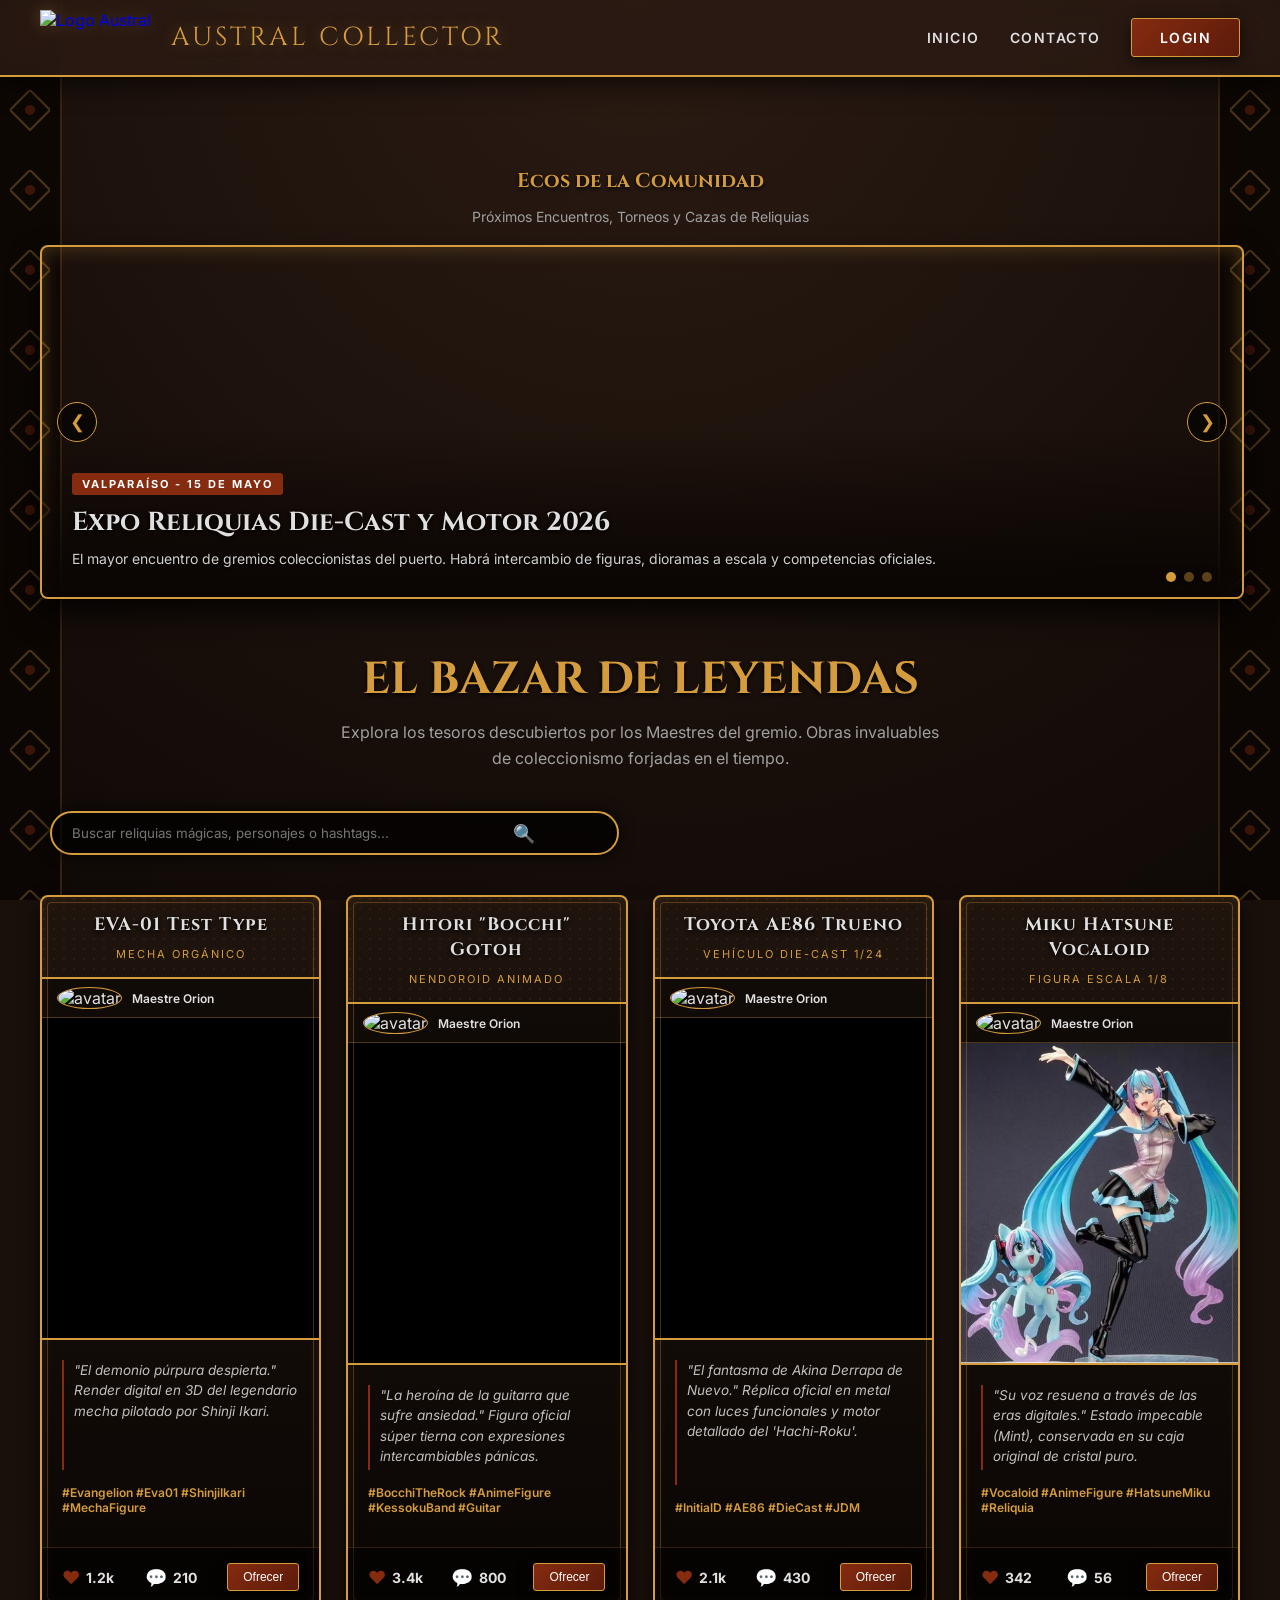
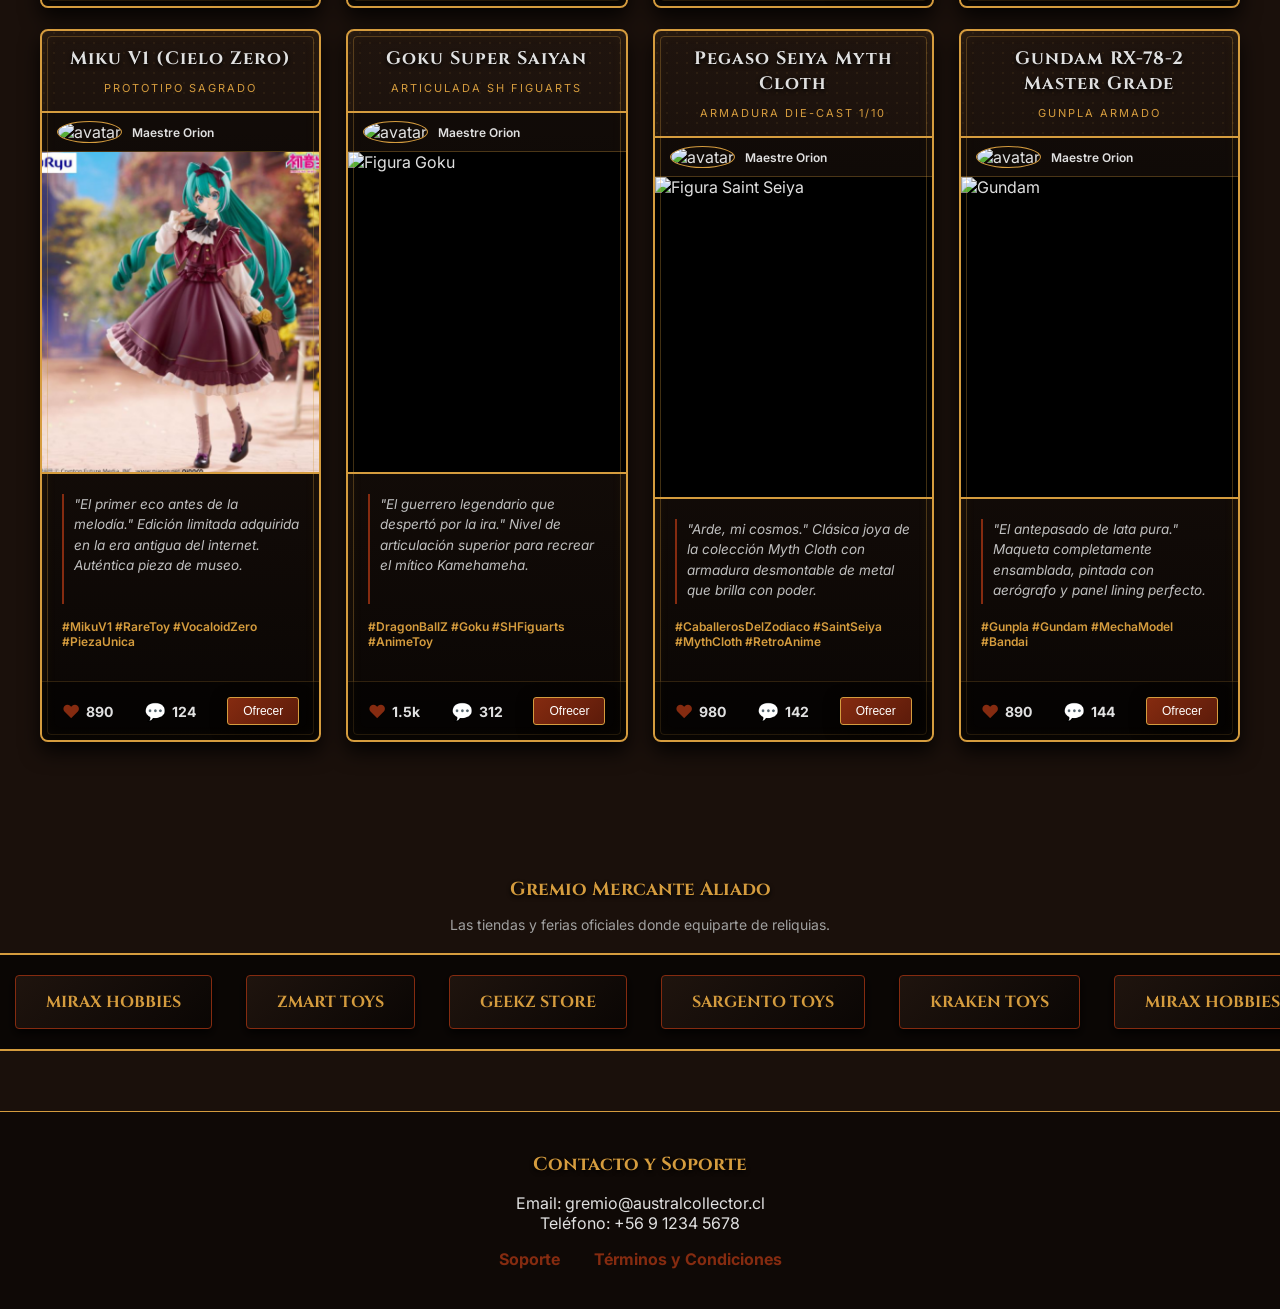
==== index.html @ a9d1f77c "pagina principal actualuzada" ====
<!DOCTYPE html>
<html lang="es">
<head>
    <meta charset="UTF-8">
    <meta name="viewport" content="width=device-width, initial-scale=1.0">
    <title>Austral Collector - Inicio</title>
    <link href="https://fonts.googleapis.com/css2?family=Cinzel:wght@700&family=Inter:wght@400;600&display=swap" rel="stylesheet">
    <style>
        :root { --bg-base: #1a100b; --bg-gradient: radial-gradient(circle at top, #2b1b13 0%, #0f0906 100%); --bronce-gold: #d59c3e; --crimson-rust: #852b10; --text-light: #e0e0e0; }
        body { background: var(--bg-gradient); background-color: var(--bg-base); background-attachment: fixed; color: var(--text-light); font-family: 'Inter', sans-serif; margin: 0; padding: 0; min-height: 100vh; display: flex; flex-direction: column; }
        h1, h2, h3, .brand-font { font-family: 'Cinzel', serif; color: var(--bronce-gold); text-shadow: 0 2px 4px rgba(0,0,0,1); }
        .navbar { background-color: rgba(43, 27, 19, 0.85); backdrop-filter: blur(12px); -webkit-backdrop-filter: blur(12px); border-bottom: 2px solid var(--bronce-gold); padding: 10px 40px; display: flex; justify-content: space-between; align-items: center; box-shadow: 0 4px 30px rgba(0,0,0,0.8); position: sticky; top: 0; z-index: 100; }
        .navbar-brand { display: flex; align-items: center; gap: 20px; text-decoration: none; }
        .navbar-brand img { height: 55px; filter: drop-shadow(0 0 8px rgba(213, 156, 62, 0.3)); transition: transform 0.3s ease; }
        .navbar-brand:hover img { transform: scale(1.05); }
        .navbar-brand span { font-size: 26px; letter-spacing: 3px; color: var(--bronce-gold); text-shadow: 0 0 15px rgba(213, 156, 62, 0.4); }
        .nav-links { display: flex; gap: 30px; align-items: center; }
        .nav-links a { color: var(--text-light); text-decoration: none; text-transform: uppercase; font-size: 14px; letter-spacing: 1.5px; transition: all 0.3s ease; font-weight: 600; }
        .nav-links a:hover { color: var(--bronce-gold); text-shadow: 0 0 8px rgba(213, 156, 62, 0.5); }
        .nav-btn-primary { background: linear-gradient(135deg, var(--crimson-rust) 0%, #5c1b0a 100%); color: #ffffff !important; padding: 10px 28px; border: 1px solid var(--bronce-gold); border-radius: 3px; box-shadow: 0 4px 15px rgba(0,0,0,0.6); }
        .nav-btn-primary:hover { background: linear-gradient(135deg, #a33514 0%, var(--crimson-rust) 100%); transform: translateY(-2px); box-shadow: 0 6px 20px rgba(133, 43, 16, 0.6); }
        .container { padding: 50px 40px; max-width: 1200px; margin: 0 auto; flex-grow: 1; }
        .footer-area { background-color: #0f0906; border-top: 1px solid var(--bronce-gold); padding: 40px; margin-top: 60px; text-align: center; }
        .footer-area h3 { margin-top: 0; margin-bottom: 15px; }
        .footer-links a { color: var(--crimson-rust); text-decoration: none; margin: 0 15px; font-weight: bold; transition: color 0.3s; }
        .footer-links a:hover { color: var(--bronce-gold); }
        
        /* Detalles a los lados (Cadenas Doradas Místicas) */
        body::before { content: ''; position: fixed; left: 0; width: 60px; top: 0; bottom: 0; background: url('data:image/svg+xml;utf8,<svg width="40" height="80" xmlns="http://www.w3.org/2000/svg"><path d="M20 0 L40 20 L20 40 L0 20 Z" fill="none" stroke="%23d59c3e" stroke-width="2" opacity="0.3"/><circle cx="20" cy="20" r="5" fill="%23852b10" opacity="0.4"/></svg>') repeat-y center; border-right: 2px solid rgba(213, 156, 62, 0.2); background-color: rgba(10,5,3, 0.8); z-index: -1; }
        body::after { content: ''; position: fixed; right: 0; width: 60px; top: 0; bottom: 0; background: url('data:image/svg+xml;utf8,<svg width="40" height="80" xmlns="http://www.w3.org/2000/svg"><path d="M20 0 L40 20 L20 40 L0 20 Z" fill="none" stroke="%23d59c3e" stroke-width="2" opacity="0.3"/><circle cx="20" cy="20" r="5" fill="%23852b10" opacity="0.4"/></svg>') repeat-y center; border-left: 2px solid rgba(213, 156, 62, 0.2); background-color: rgba(10,5,3, 0.8); z-index: -1; }
        
        /* Carrusel Aliados */
        .carousel-wrapper { width: 100%; overflow: hidden; white-space: nowrap; margin-top: 20px; padding: 20px 0; background: rgba(0,0,0,0.6); border-top: 2px solid var(--bronce-gold); border-bottom: 2px solid var(--bronce-gold); }
        .carousel-track { display: inline-block; animation: scroll-left 15s linear infinite; }
        .carousel-track:hover { animation-play-state: paused; }
        @keyframes scroll-left { 0% { transform: translateX(0); } 100% { transform: translateX(-50%); } }
        .partner { display: inline-block; padding: 15px 30px; margin: 0 15px; background: linear-gradient(135deg, #1f140e, #0a0604); border: 1px solid var(--crimson-rust); color: var(--bronce-gold); font-family: 'Cinzel', serif; font-weight: bold; border-radius: 4px; box-shadow: 0 4px 10px rgba(0,0,0,0.8); cursor: pointer; transition: transform 0.2s; }
        .partner:hover { transform: scale(1.05); color: #fff; border-color: var(--bronce-gold); }

        /* Cartas Estilo Mitos y Leyendas */
        .cards-grid { display: grid; grid-template-columns: repeat(4, 1fr); gap: 25px; margin-top: 40px; margin-bottom: 20px; }
        .myl-card { background: linear-gradient(180deg, #1f140e 0%, #0a0604 100%); border: 2px solid var(--bronce-gold); border-radius: 8px; box-shadow: 0 10px 20px rgba(0,0,0,0.8), inset 0 0 15px rgba(213, 156, 62, 0.1); overflow: hidden; position: relative; transition: transform 0.3s ease, box-shadow 0.3s ease; display: flex; flex-direction: column; height: 100%; }
        .myl-card:hover { transform: translateY(-5px); box-shadow: 0 15px 30px rgba(0,0,0,0.9), 0 0 20px rgba(213, 156, 62, 0.4); }
        .myl-card::before { content: ''; position: absolute; top: 5px; left: 5px; right: 5px; bottom: 5px; border: 1px solid rgba(213, 156, 62, 0.3); pointer-events: none; border-radius: 4px; z-index: 10; }
        .card-header { padding: 15px; text-align: center; border-bottom: 2px solid var(--bronce-gold); background: url('data:image/svg+xml;utf8,<svg width="10" height="10" xmlns="http://www.w3.org/2000/svg"><circle cx="2" cy="2" r="1" fill="%23d59c3e" opacity="0.1"/></svg>'); flex-shrink: 0; }
        .card-title { font-family: 'Cinzel', serif; color: var(--text-light); font-size: 18px; margin: 0 0 5px 0; letter-spacing: 1px; text-shadow: 0 2px 4px rgba(0,0,0,1); }
        .card-category { font-size: 11px; text-transform: uppercase; color: var(--bronce-gold); letter-spacing: 2px; }
        .card-media { width: 100%; height: 320px; background-color: #000; border-bottom: 2px solid var(--bronce-gold); display: flex; align-items: center; justify-content: center; overflow: hidden; position: relative; flex-shrink: 0; }
        .card-media img, .card-media video { width: 100%; height: 100%; object-fit: cover; transition: transform 0.5s ease; }
        .myl-card:hover .card-media img, .myl-card:hover .card-media video { transform: scale(1.05); }
        
        /* Modal Lightbox */
        .modal-overlay { position: fixed; top: 0; left: 0; width: 100vw; height: 100vh; background: rgba(0,0,0,0.85); backdrop-filter: blur(5px); -webkit-backdrop-filter: blur(5px); display: none; z-index: 1000; align-items: center; justify-content: center; }
        .modal-content { display: flex; width: 90%; max-width: 1100px; height: 85vh; max-height: 800px; background: linear-gradient(135deg, #1f140e, #0a0604); border: 2px solid var(--bronce-gold); border-radius: 8px; box-shadow: 0 0 50px rgba(0,0,0,1), inset 0 0 20px rgba(213,156,62,0.15); position: relative; overflow: hidden; }
        .modal-close { position: absolute; top: 15px; right: 20px; font-size: 35px; color: var(--bronce-gold); background: none; border: none; cursor: pointer; transition: color 0.2s; z-index: 30; line-height: 1; }
        .modal-close:hover { color: var(--crimson-rust); }
        .modal-left { width: 60%; height: 100%; background: #000; display: flex; align-items: center; justify-content: center; border-right: 2px solid var(--bronce-gold); overflow: hidden; }
        .modal-left img, .modal-left video { width: 100%; height: 100%; object-fit: contain; }
        .modal-right { width: 40%; padding: 35px 25px 25px 25px; display: flex; flex-direction: column; overflow-y: auto; position: relative; }
        .modal-comments { flex-grow: 1; overflow-y: auto; padding-right: 10px; margin-bottom: 20px; display: flex; flex-direction: column; }
        .modal-comments::-webkit-scrollbar { width: 5px; }
        .modal-comments::-webkit-scrollbar-thumb { background: var(--crimson-rust); border-radius: 3px; }
        .comment { display: flex; gap: 12px; margin-bottom: 18px; }
        .comment-avatar { width: 35px; height: 35px; border-radius: 50%; border: 1px solid var(--bronce-gold); flex-shrink: 0; }
        .comment-body { background: rgba(0,0,0,0.5); padding: 12px; border-radius: 6px; border: 1px solid rgba(213,156,62,0.2); font-size: 13.5px; color: #d0d0d0; line-height: 1.4; width: 100%; text-align: left; }
        .comment-body strong { color: var(--bronce-gold); display: block; margin-bottom: 5px; font-size: 14px; text-transform: uppercase; letter-spacing: 1px; }
        .comment-body p { margin: 0; }
        .comment-input-box { display: flex; gap: 10px; margin-top: auto; padding-top: 15px; border-top: 1px solid rgba(213,156,62,0.2); }
        .comment-input-box input { flex-grow: 1; padding: 10px 15px; background: rgba(0,0,0,0.7); border: 1px solid var(--bronce-gold); color: #fff; font-family: 'Inter', sans-serif; border-radius: 4px; outline: none; }
        .comment-input-box input:focus { border-color: var(--crimson-rust); box-shadow: 0 0 8px rgba(133,43,16,0.5); }
        
        @media (max-width: 900px) {
            .modal-content { flex-direction: column; align-items: stretch; overflow-y: auto; height: 95vh; }
            .modal-left { width: 100%; height: 400px; flex-shrink: 0; border-right: none; border-bottom: 2px solid var(--bronce-gold); }
            .modal-right { width: 100%; height: auto; overflow-y: visible; padding: 20px; }
            .modal-comments { max-height: none; overflow-y: visible; }
        }

        .card-body { padding: 20px; display: flex; flex-direction: column; flex-grow: 1; position: relative; z-index: 20; text-align: left; }
        .card-desc { font-size: 13.5px; line-height: 1.5; color: #c0c0c0; margin: 0 0 15px 0; font-style: italic; border-left: 2px solid var(--crimson-rust); padding-left: 10px; flex-grow: 1; }
        .card-hashtags { font-size: 12px; color: var(--bronce-gold); font-weight: 600; cursor: pointer; margin-top: auto; }
        .card-hashtags span:hover { text-decoration: underline; color: #fff; }
        .card-footer { display: flex; justify-content: space-between; align-items: center; padding: 15px 20px; background: rgba(0,0,0,0.5); border-top: 1px solid rgba(213, 156, 62, 0.2); position: relative; z-index: 20; }
        .interactive { display: flex; align-items: center; gap: 6px; font-size: 14px; color: var(--text-light); cursor: pointer; transition: color 0.2s; font-weight: bold; }
        .interactive:hover { color: var(--bronce-gold); }
        .interactive .icon { color: var(--crimson-rust); font-size: 18px; }
    </style>
</head>
<body>
    <nav class="navbar">
        <a href="index.html" class="navbar-brand">
            <img src="src/assets/img/logo.png" alt="Logo Austral">
            <span class="brand-font">AUSTRAL COLLECTOR</span>
        </a>
        <div class="nav-links">
            <a href="index.html">Inicio</a>
            <a href="#contacto">Contacto</a>
            <a href="login.html" id="btn-login" class="nav-btn-primary">Login</a>
            
            <div id="user-menu" style="display: none; position: relative;">
                <button id="user-btn" style="background: rgba(0,0,0,0.6); color: var(--bronce-gold); border: 1px solid var(--bronce-gold); padding: 10px 20px; cursor: pointer; font-family: 'Inter', sans-serif; font-weight: bold; font-size: 14px; letter-spacing: 1px; border-radius: 3px; display: flex; align-items: center; gap: 10px; transition: all 0.3s;">
                    <span id="user-name-display">Usuario</span>
                    <span style="font-size: 10px;">▼</span>
                </button>
                <div id="user-dropdown" style="display: none; position: absolute; top: 100%; right: 0; margin-top: 10px; background: rgba(26, 16, 11, 0.95); border: 1px solid var(--bronce-gold); min-width: 220px; box-shadow: 0 10px 25px rgba(0,0,0,0.8); z-index: 200; flex-direction: column; text-align: left;">
                    <a href="perfil.html" style="padding: 15px 20px; border-bottom: 1px solid rgba(213, 156, 62, 0.2); display: block;">Perfil Personal</a>
                    <a href="admin.html" style="padding: 15px 20px; border-bottom: 1px solid rgba(213, 156, 62, 0.2); display: block;">Panel de Administración</a>
                    <a href="#" id="btn-logout" style="padding: 15px 20px; color: #ff6b6b; display: block;">Cerrar Sesión</a>
                </div>
            </div>
        </div>
    </nav>
    
    <div class="container">
        <!-- Carrusel de Eventos Hero -->
        <h3 class="brand-font" style="text-align:center; padding-top:20px; font-size:20px; margin-bottom:5px; color:var(--bronce-gold);">Ecos de la Comunidad</h3>
        <p style="text-align:center; color:#a0a0a0; font-size:14px; margin-bottom:20px;">Próximos Encuentros, Torneos y Cazas de Reliquias</p>
        
        <div class="hero-slider" style="position:relative; width:100%; max-width:1200px; margin: 0 auto 50px auto; height:350px; overflow:hidden; border-radius:8px; border:2px solid var(--bronce-gold); box-shadow:0 15px 30px rgba(0,0,0,0.8), inset 0 0 20px rgba(213,156,62,0.3);">
            <div class="slider-track" id="hero-slider-track" style="display:flex; width:100%; height:100%; transition: transform 0.5s ease-in-out;">
                <!-- Evento 1 -->
                <div class="slide" style="min-width:100%; height:100%; position:relative;">
                    <video src="src/assets/video/initial d ae86.mp4" autoplay loop muted playsinline style="width:100%; height:100%; object-fit:cover; filter:brightness(0.6);"></video>
                    <div style="position:absolute; bottom:0; left:0; right:0; padding:40px 30px 30px 30px; background:linear-gradient(to top, rgba(10,5,3,1), transparent);">
                        <span style="display:inline-block; padding:4px 10px; background:var(--crimson-rust); color:white; font-size:11px; font-weight:bold; letter-spacing:2px; text-transform:uppercase; border-radius:3px; margin-bottom:10px;">Valparaíso - 15 de Mayo</span>
                        <h2 style="color:var(--text-light); font-family:'Cinzel', serif; font-size:26px; text-shadow:0 2px 4px rgba(0,0,0,1); margin:0 0 10px 0;">Expo Reliquias Die-Cast y Motor 2026</h2>
                        <p style="color:#d0d0d0; font-size:14px; margin:0; text-shadow:0 1px 2px rgba(0,0,0,1);">El mayor encuentro de gremios coleccionistas del puerto. Habrá intercambio de figuras, dioramas a escala y competencias oficiales.</p>
                    </div>
                </div>
                <!-- Evento 2 -->
                <div class="slide" style="min-width:100%; height:100%; position:relative;">
                    <video src="src/assets/video/bocchi.mp4" autoplay loop muted playsinline style="width:100%; height:100%; object-fit:cover; filter:brightness(0.6);"></video>
                    <div style="position:absolute; bottom:0; left:0; right:0; padding:40px 30px 30px 30px; background:linear-gradient(to top, rgba(10,5,3,1), transparent);">
                        <span style="display:inline-block; padding:4px 10px; background:var(--crimson-rust); color:white; font-size:11px; font-weight:bold; letter-spacing:2px; text-transform:uppercase; border-radius:3px; margin-bottom:10px;">Santiago - 22 de Mayo</span>
                        <h2 style="color:var(--text-light); font-family:'Cinzel', serif; font-size:26px; text-shadow:0 2px 4px rgba(0,0,0,1); margin:0 0 10px 0;">Gran Torneo de Figuras y Resina: Anime Fest</h2>
                        <p style="color:#d0d0d0; font-size:14px; margin:0; text-shadow:0 1px 2px rgba(0,0,0,1);">Trae tus nendoroids y figuras raras a la exhibición. Prepara tus cámaras y compite por llevarte la mítica armadura de oro grabada.</p>
                    </div>
                </div>
                <!-- Evento 3 -->
                <div class="slide" style="min-width:100%; height:100%; position:relative;">
                    <img src="src/assets/img/mikuv1.png" style="width:100%; height:100%; object-fit:cover; filter:brightness(0.6);" alt="Feria Vintage">
                    <div style="position:absolute; bottom:0; left:0; right:0; padding:40px 30px 30px 30px; background:linear-gradient(to top, rgba(10,5,3,1), transparent);">
                        <span style="display:inline-block; padding:4px 10px; background:var(--crimson-rust); color:white; font-size:11px; font-weight:bold; letter-spacing:2px; text-transform:uppercase; border-radius:3px; margin-bottom:10px;">Concepción - 02 de Junio</span>
                        <h2 style="color:var(--text-light); font-family:'Cinzel', serif; font-size:26px; text-shadow:0 2px 4px rgba(0,0,0,1); margin:0 0 10px 0;">Feria Arcana: Antigüedades y Retro-Tech</h2>
                        <p style="color:#d0d0d0; font-size:14px; margin:0; text-shadow:0 1px 2px rgba(0,0,0,1);">Encuentra Tamagotchis en sus cajas selladas, consolas de 8 bits y juguetes de hojalata del siglo pasado. Los mercaderes abren sus baúles ocultos al público.</p>
                    </div>
                </div>
            </div>
            
            <!-- Controles del Slider -->
            <button id="hero-prev" style="position:absolute; top:50%; left:15px; transform:translateY(-50%); background:rgba(0,0,0,0.6); color:var(--bronce-gold); border:1px solid var(--bronce-gold); width:40px; height:40px; border-radius:50%; font-size:18px; cursor:pointer; z-index:10; transition:all 0.3s;" onmouseover="this.style.background='var(--crimson-rust)'; this.style.color='#fff'" onmouseout="this.style.background='rgba(0,0,0,0.6)'; this.style.color='var(--bronce-gold)'">❮</button>
            <button id="hero-next" style="position:absolute; top:50%; right:15px; transform:translateY(-50%); background:rgba(0,0,0,0.6); color:var(--bronce-gold); border:1px solid var(--bronce-gold); width:40px; height:40px; border-radius:50%; font-size:18px; cursor:pointer; z-index:10; transition:all 0.3s;" onmouseover="this.style.background='var(--crimson-rust)'; this.style.color='#fff'" onmouseout="this.style.background='rgba(0,0,0,0.6)'; this.style.color='var(--bronce-gold)'">❯</button>
            
            <div id="hero-dots" style="position:absolute; bottom:15px; right:30px; display:flex; gap:8px; z-index:10;">
                <div class="hero-dot" style="width:10px; height:10px; border-radius:50%; background:var(--bronce-gold); cursor:pointer; box-shadow:0 0 5px #000;"></div>
                <div class="hero-dot" style="width:10px; height:10px; border-radius:50%; background:rgba(213,156,62,0.4); cursor:pointer; box-shadow:0 0 5px #000;"></div>
                <div class="hero-dot" style="width:10px; height:10px; border-radius:50%; background:rgba(213,156,62,0.4); cursor:pointer; box-shadow:0 0 5px #000;"></div>
            </div>
        </div>

        <div style="text-align: center; margin-bottom: 40px;">
            <h1 style="font-size: 2.8rem; margin-bottom: 10px;">EL BAZAR DE LEYENDAS</h1>
            <p style="color: #a0a0a0; max-width: 600px; margin: 0 auto; line-height: 1.6;">Explora los tesoros descubiertos por los Maestres del gremio. Obras invaluables de coleccionismo forjadas en el tiempo.</p>
        </div>

        <!-- Barra de Búsqueda y Añadir Publicación -->
        <div class="controls-bar" style="display: flex; justify-content: space-between; align-items: center; margin-bottom: 30px; padding: 0 10px; gap: 20px; flex-wrap: wrap;">
            <div class="search-box" style="flex-grow: 1; max-width: 500px; position: relative;">
                <input type="text" id="search-input" placeholder="Buscar reliquias mágicas, personajes o hashtags..." style="width: 100%; padding: 12px 45px 12px 20px; border-radius: 25px; background: rgba(0,0,0,0.7); border: 2px solid var(--bronce-gold); color: #fff; font-family: 'Inter', sans-serif; outline: none; box-shadow: 0 0 15px rgba(0,0,0,0.8);">
                <span style="position: absolute; right: 15px; top: 12px; font-size: 18px; pointer-events: none;">🔍</span>
            </div>
            <button id="btn-add-post" class="nav-btn-primary" style="display: none; padding: 12px 25px; font-size: 14px; text-transform: uppercase; font-weight: bold; border-radius: 4px; border: 1px solid var(--bronce-gold); cursor: pointer; white-space: nowrap;">
                <span style="font-size: 18px; margin-right: 5px; vertical-align: middle;">+</span> <span style="vertical-align: middle;">Forjar Reliquia</span>
            </button>
        </div>

        <div class="cards-grid">
            <!-- Carta 1: EVA-01 Video Local (Primero) -->
            <div class="myl-card">
                <div class="card-header">
                    <h2 class="card-title">EVA-01 Test Type</h2>
                    <span class="card-category">Mecha Orgánico</span>
                </div>
                <div class="card-author" style="display:flex;align-items:center;gap:10px;padding:8px 15px;background:rgba(0,0,0,0.4);border-bottom:1px solid rgba(213,156,62,0.3);">
                    <img src="https://ui-avatars.com/api/?name=Maestre+Orion&background=852b10&color=fff&size=30" style="border-radius:50%; border:1px solid var(--bronce-gold);" alt="avatar">
                    <span style="color:var(--text-light);font-size:12px;font-weight:600;font-family:'Inter',sans-serif;">Maestre Orion</span>
                </div>
                <div class="card-media">
                    <video src="src/assets/video/EVA-02 3D Render - Luma.mp4" autoplay loop muted playsinline></video>
                </div>
                <div class="card-body">
                    <p class="card-desc">"El demonio púrpura despierta." Render digital en 3D del legendario mecha pilotado por Shinji Ikari.</p>
                    <p class="card-hashtags"><span>#Evangelion</span> <span>#Eva01</span> <span>#ShinjiIkari</span> <span>#MechaFigure</span></p>
                </div>
                <div class="card-footer">
                    <div class="interactive" onclick="alert('¡Has dado Me Gusta!')"><span class="icon">♥</span> 1.2k</div>
                    <div class="interactive" onclick="alert('Abriendo comentarios...')"><span class="icon">💬</span> 210</div>
                    <button class="nav-btn-primary" style="padding: 6px 15px; font-size: 12px; cursor: pointer;">Ofrecer</button>
                </div>
            </div>

            <!-- Carta 2: Bocchi Video Local (Segundo) -->
            <div class="myl-card">
                <div class="card-header">
                    <h2 class="card-title">Hitori "Bocchi" Gotoh</h2>
                    <span class="card-category">Nendoroid Animado</span>
                </div>
                <div class="card-author" style="display:flex;align-items:center;gap:10px;padding:8px 15px;background:rgba(0,0,0,0.4);border-bottom:1px solid rgba(213,156,62,0.3);">
                    <img src="https://ui-avatars.com/api/?name=Maestre+Orion&background=852b10&color=fff&size=30" style="border-radius:50%; border:1px solid var(--bronce-gold);" alt="avatar">
                    <span style="color:var(--text-light);font-size:12px;font-weight:600;font-family:'Inter',sans-serif;">Maestre Orion</span>
                </div>
                <div class="card-media">
                    <video src="src/assets/video/bocchi.mp4" autoplay loop muted playsinline></video>
                </div>
                <div class="card-body">
                    <p class="card-desc">"La heroína de la guitarra que sufre ansiedad." Figura oficial súper tierna con expresiones intercambiables pánicas.</p>
                    <p class="card-hashtags"><span>#BocchiTheRock</span> <span>#AnimeFigure</span> <span>#KessokuBand</span> <span>#Guitar</span></p>
                </div>
                <div class="card-footer">
                    <div class="interactive" onclick="alert('¡Has dado Me Gusta!')"><span class="icon">♥</span> 3.4k</div>
                    <div class="interactive" onclick="alert('Abriendo comentarios...')"><span class="icon">💬</span> 800</div>
                    <button class="nav-btn-primary" style="padding: 6px 15px; font-size: 12px; cursor: pointer;">Ofrecer</button>
                </div>
            </div>

            <!-- Carta 3: Initial D AE86 Video Local (Tercero) -->
            <div class="myl-card">
                <div class="card-header">
                    <h2 class="card-title">Toyota AE86 Trueno</h2>
                    <span class="card-category">Vehículo Die-Cast 1/24</span>
                </div>
                <div class="card-author" style="display:flex;align-items:center;gap:10px;padding:8px 15px;background:rgba(0,0,0,0.4);border-bottom:1px solid rgba(213,156,62,0.3);">
                    <img src="https://ui-avatars.com/api/?name=Maestre+Orion&background=852b10&color=fff&size=30" style="border-radius:50%; border:1px solid var(--bronce-gold);" alt="avatar">
                    <span style="color:var(--text-light);font-size:12px;font-weight:600;font-family:'Inter',sans-serif;">Maestre Orion</span>
                </div>
                <div class="card-media">
                    <video src="src/assets/video/initial d ae86.mp4" autoplay loop muted playsinline></video>
                </div>
                <div class="card-body">
                    <p class="card-desc">"El fantasma de Akina Derrapa de Nuevo." Réplica oficial en metal con luces funcionales y motor detallado del 'Hachi-Roku'.</p>
                    <p class="card-hashtags"><span>#InitialD</span> <span>#AE86</span> <span>#DieCast</span> <span>#JDM</span></p>
                </div>
                <div class="card-footer">
                    <div class="interactive" onclick="alert('¡Has dado Me Gusta!')"><span class="icon">♥</span> 2.1k</div>
                    <div class="interactive" onclick="alert('Abriendo comentarios...')"><span class="icon">💬</span> 430</div>
                    <button class="nav-btn-primary" style="padding: 6px 15px; font-size: 12px; cursor: pointer;">Ofrecer</button>
                </div>
            </div>

            <!-- Carta 4: Miku Local (Cuarto) -->
            <div class="myl-card">
                <div class="card-header">
                    <h2 class="card-title">Miku Hatsune Vocaloid</h2>
                    <span class="card-category">Figura Escala 1/8</span>
                </div>
                <div class="card-author" style="display:flex;align-items:center;gap:10px;padding:8px 15px;background:rgba(0,0,0,0.4);border-bottom:1px solid rgba(213,156,62,0.3);">
                    <img src="https://ui-avatars.com/api/?name=Maestre+Orion&background=852b10&color=fff&size=30" style="border-radius:50%; border:1px solid var(--bronce-gold);" alt="avatar">
                    <span style="color:var(--text-light);font-size:12px;font-weight:600;font-family:'Inter',sans-serif;">Maestre Orion</span>
                </div>
                <div class="card-media">
                    <img src="src/assets/img/miku.png" alt="Miku Hatsune">
                </div>
                <div class="card-body">
                    <p class="card-desc">"Su voz resuena a través de las eras digitales." Estado impecable (Mint), conservada en su caja original de cristal puro.</p>
                    <p class="card-hashtags"><span>#Vocaloid</span> <span>#AnimeFigure</span> <span>#HatsuneMiku</span> <span>#Reliquia</span></p>
                </div>
                <div class="card-footer">
                    <div class="interactive" onclick="alert('¡Has dado Me Gusta!')"><span class="icon">♥</span> 342</div>
                    <div class="interactive" onclick="alert('Abriendo comentarios...')"><span class="icon">💬</span> 56</div>
                    <button class="nav-btn-primary" style="padding: 6px 15px; font-size: 12px; cursor: pointer;">Ofrecer</button>
                </div>
            </div>

            <!-- Carta 5: Miku V1 Local (Quinto) -->
            <div class="myl-card">
                <div class="card-header">
                    <h2 class="card-title">Miku V1 (Cielo Zero)</h2>
                    <span class="card-category">Prototipo Sagrado</span>
                </div>
                <div class="card-author" style="display:flex;align-items:center;gap:10px;padding:8px 15px;background:rgba(0,0,0,0.4);border-bottom:1px solid rgba(213,156,62,0.3);">
                    <img src="https://ui-avatars.com/api/?name=Maestre+Orion&background=852b10&color=fff&size=30" style="border-radius:50%; border:1px solid var(--bronce-gold);" alt="avatar">
                    <span style="color:var(--text-light);font-size:12px;font-weight:600;font-family:'Inter',sans-serif;">Maestre Orion</span>
                </div>
                <div class="card-media">
                    <img src="src/assets/img/mikuv1.png" alt="Miku V1">
                </div>
                <div class="card-body">
                    <p class="card-desc">"El primer eco antes de la melodía." Edición limitada adquirida en la era antigua del internet. Auténtica pieza de museo.</p>
                    <p class="card-hashtags"><span>#MikuV1</span> <span>#RareToy</span> <span>#VocaloidZero</span> <span>#PiezaUnica</span></p>
                </div>
                <div class="card-footer">
                    <div class="interactive" onclick="alert('¡Has dado Me Gusta!')"><span class="icon">♥</span> 890</div>
                    <div class="interactive" onclick="alert('Abriendo comentarios...')"><span class="icon">💬</span> 124</div>
                    <button class="nav-btn-primary" style="padding: 6px 15px; font-size: 12px; cursor: pointer;">Ofrecer</button>
                </div>
            </div>

            <!-- Carta 6: Goku Toy External (Sexto) -->
            <div class="myl-card">
                <div class="card-header">
                    <h2 class="card-title">Goku Super Saiyan</h2>
                    <span class="card-category">Articulada SH Figuarts</span>
                </div>
                <div class="card-author" style="display:flex;align-items:center;gap:10px;padding:8px 15px;background:rgba(0,0,0,0.4);border-bottom:1px solid rgba(213,156,62,0.3);">
                    <img src="https://ui-avatars.com/api/?name=Maestre+Orion&background=852b10&color=fff&size=30" style="border-radius:50%; border:1px solid var(--bronce-gold);" alt="avatar">
                    <span style="color:var(--text-light);font-size:12px;font-weight:600;font-family:'Inter',sans-serif;">Maestre Orion</span>
                </div>
                <div class="card-media">
                    <img src="https://loremflickr.com/600/600/goku,toy/all" alt="Figura Goku">
                </div>
                <div class="card-body">
                    <p class="card-desc">"El guerrero legendario que despertó por la ira." Nivel de articulación superior para recrear el mítico Kamehameha.</p>
                    <p class="card-hashtags"><span>#DragonBallZ</span> <span>#Goku</span> <span>#SHFiguarts</span> <span>#AnimeToy</span></p>
                </div>
                <div class="card-footer">
                    <div class="interactive" onclick="alert('¡Has dado Me Gusta!')"><span class="icon">♥</span> 1.5k</div>
                    <div class="interactive" onclick="alert('Abriendo comentarios...')"><span class="icon">💬</span> 312</div>
                    <button class="nav-btn-primary" style="padding: 6px 15px; font-size: 12px; cursor: pointer;">Ofrecer</button>
                </div>
            </div>

            <!-- Carta 7: Saint Seiya Figure External (Séptimo) -->
            <div class="myl-card">
                <div class="card-header">
                    <h2 class="card-title">Pegaso Seiya Myth Cloth</h2>
                    <span class="card-category">Armadura Die-Cast 1/10</span>
                </div>
                <div class="card-author" style="display:flex;align-items:center;gap:10px;padding:8px 15px;background:rgba(0,0,0,0.4);border-bottom:1px solid rgba(213,156,62,0.3);">
                    <img src="https://ui-avatars.com/api/?name=Maestre+Orion&background=852b10&color=fff&size=30" style="border-radius:50%; border:1px solid var(--bronce-gold);" alt="avatar">
                    <span style="color:var(--text-light);font-size:12px;font-weight:600;font-family:'Inter',sans-serif;">Maestre Orion</span>
                </div>
                <div class="card-media">
                    <img src="https://loremflickr.com/600/600/saintseiya,toy/all" alt="Figura Saint Seiya">
                </div>
                <div class="card-body">
                    <p class="card-desc">"Arde, mi cosmos." Clásica joya de la colección Myth Cloth con armadura desmontable de metal que brilla con poder.</p>
                    <p class="card-hashtags"><span>#CaballerosDelZodiaco</span> <span>#SaintSeiya</span> <span>#MythCloth</span> <span>#RetroAnime</span></p>
                </div>
                <div class="card-footer">
                    <div class="interactive" onclick="alert('¡Has dado Me Gusta!')"><span class="icon">♥</span> 980</div>
                    <div class="interactive" onclick="alert('Abriendo comentarios...')"><span class="icon">💬</span> 142</div>
                    <button class="nav-btn-primary" style="padding: 6px 15px; font-size: 12px; cursor: pointer;">Ofrecer</button>
                </div>
            </div>

            <!-- Carta 8: Gundam External (Octavo) -->
            <div class="myl-card">
                <div class="card-header">
                    <h2 class="card-title">Gundam RX-78-2 Master Grade</h2>
                    <span class="card-category">Gunpla Armado</span>
                </div>
                <div class="card-author" style="display:flex;align-items:center;gap:10px;padding:8px 15px;background:rgba(0,0,0,0.4);border-bottom:1px solid rgba(213,156,62,0.3);">
                    <img src="https://ui-avatars.com/api/?name=Maestre+Orion&background=852b10&color=fff&size=30" style="border-radius:50%; border:1px solid var(--bronce-gold);" alt="avatar">
                    <span style="color:var(--text-light);font-size:12px;font-weight:600;font-family:'Inter',sans-serif;">Maestre Orion</span>
                </div>
                <div class="card-media">
                    <img src="https://loremflickr.com/600/600/gundam,gunpla/all" alt="Gundam">
                </div>
                <div class="card-body">
                    <p class="card-desc">"El antepasado de lata pura." Maqueta completamente ensamblada, pintada con aerógrafo y panel lining perfecto.</p>
                    <p class="card-hashtags"><span>#Gunpla</span> <span>#Gundam</span> <span>#MechaModel</span> <span>#Bandai</span></p>
                </div>
                <div class="card-footer">
                    <div class="interactive" onclick="alert('¡Has dado Me Gusta!')"><span class="icon">♥</span> 890</div>
                    <div class="interactive" onclick="alert('Abriendo comentarios...')"><span class="icon">💬</span> 144</div>
                    <button class="nav-btn-primary" style="padding: 6px 15px; font-size: 12px; cursor: pointer;">Ofrecer</button>
                </div>
            </div>
        </div>
    </div>

    <!-- Carrusel de Tiendas Aliadas -->
    <div style="text-align: center; margin-top: 50px;">
        <h3 class="brand-font" style="margin-bottom: 10px;">Gremio Mercante Aliado</h3>
        <p style="color: #a0a0a0; font-size: 14px; margin-bottom: 0;">Las tiendas y ferias oficiales donde equiparte de reliquias.</p>
    </div>
    <div class="carousel-wrapper">
        <div class="carousel-track">
            <!-- Bloque 1 -->
            <div class="partner" onclick="window.open('https://mirax.cl', '_blank')">MIRAX HOBBIES</div>
            <div class="partner" onclick="window.open('https://zmart.cl', '_blank')">ZMART TOYS</div>
            <div class="partner" onclick="window.open('https://geekz.cl', '_blank')">GEEKZ STORE</div>
            <div class="partner" onclick="window.open('https://sargentotoys.cl', '_blank')">SARGENTO TOYS</div>
            <div class="partner" onclick="window.open('https://krakentoys.cl', '_blank')">KRAKEN TOYS</div>
            <!-- Bloque 2 repetido para scroll infinito suave -->
            <div class="partner" onclick="window.open('https://mirax.cl', '_blank')">MIRAX HOBBIES</div>
            <div class="partner" onclick="window.open('https://zmart.cl', '_blank')">ZMART TOYS</div>
            <div class="partner" onclick="window.open('https://geekz.cl', '_blank')">GEEKZ STORE</div>
            <div class="partner" onclick="window.open('https://sargentotoys.cl', '_blank')">SARGENTO TOYS</div>
            <div class="partner" onclick="window.open('https://krakentoys.cl', '_blank')">KRAKEN TOYS</div>
        </div>
    </div>

    <!-- Footer de Contacto -->
    <footer id="contacto" class="footer-area">
        <h3 class="brand-font">Contacto y Soporte</h3>
        <p>Email: gremio@australcollector.cl <br> Teléfono: +56 9 1234 5678</p>
        <div class="footer-links">
            <a href="#soporte" onclick="alert('Soporte en construcción')">Soporte</a>
            <a href="#terminos">Términos y Condiciones</a>
        </div>
    </footer>

    <!-- Script General de Navegación UI -->
    <script>
        document.addEventListener('DOMContentLoaded', () => {
            const loggedUserStr = sessionStorage.getItem('loggedUser');
            if (loggedUserStr) {
                const navLinks = document.querySelector('.nav-links');
                const btnLogin = document.getElementById('btn-login');
                const userMenu = document.getElementById('user-menu');
                const userNameDisplay = document.getElementById('user-name-display');
                
                // Mostrar botón exclusivo de Añadir Publicación
                const btnAddPost = document.getElementById('btn-add-post');
                if(btnAddPost) btnAddPost.style.display = 'block';
                
                const user = JSON.parse(loggedUserStr);
                document.getElementById('btn-login').style.display = 'none';
                document.getElementById('user-menu').style.display = 'block';
                document.getElementById('user-name-display').textContent = user.name || user.username;

                document.getElementById('user-btn').addEventListener('click', (e) => {
                    e.preventDefault();
                    const drop = document.getElementById('user-dropdown');
                    drop.style.display = drop.style.display === 'flex' ? 'none' : 'flex';
                });

                document.getElementById('btn-logout').addEventListener('click', (e) => {
                    e.preventDefault();
                    sessionStorage.removeItem('loggedUser');
                    window.location.href = 'index.html';
                });
                
                document.addEventListener('click', (e) => {
                    if (!document.getElementById('user-menu').contains(e.target)) {
                        document.getElementById('user-dropdown').style.display = 'none';
                    }
                });
            }
        });
    </script>

    <!-- Modal de Publicación Ampliada -->
    <div id="post-modal" class="modal-overlay">
        <div class="modal-content">
            <button class="modal-close" id="modal-close-btn">&times;</button>
            <div class="modal-left" id="modal-media-container">
                <!-- Se inyecta la img/video mágicamente con JS -->
            </div>
            <div class="modal-right">
                <!-- Info Autor -->
                <div class="card-author" style="display:flex;align-items:center;gap:15px;margin-bottom:25px;padding-bottom:15px;border-bottom:1px solid rgba(213,156,62,0.2);">
                    <img src="https://ui-avatars.com/api/?name=Maestre+Orion&background=852b10&color=fff&size=50" style="border-radius:50%; border:2px solid var(--bronce-gold);" alt="avatar">
                    <div style="text-align:left;">
                        <span style="color:var(--text-light);font-size:16px;font-weight:bold;display:block;">Maestre Orion</span>
                        <span style="color:var(--bronce-gold);font-size:12px;letter-spacing:1px;text-transform:uppercase;">Gremio Coleccionista Mayor</span>
                    </div>
                </div>
                
                <div style="text-align:left;">
                    <h2 id="modal-title" style="color:var(--bronce-gold); font-family:'Cinzel'; margin:0 0 15px 0; font-size:26px;">Título de Leyenda</h2>
                    <div id="modal-desc" style="color:#e0e0e0; font-size:15px; margin-bottom:20px; border-left:3px solid var(--crimson-rust); padding-left:15px; font-style:italic; line-height:1.6;">Descripción antigua grabada en piedra.</div>
                    <div id="modal-hashtags" style="color:var(--bronce-gold); font-size:14px; margin-bottom:25px; font-weight:bold; letter-spacing:1px;">#reliquias</div>
                </div>

                <!-- Iconos Interacción -->
                <div style="display:flex; gap:30px; margin-bottom:25px; border-bottom:1px solid rgba(213,156,62,0.2); padding-bottom:20px;">
                    <div class="interactive" style="font-size:18px;"><span class="icon" style="font-size:22px;">♥</span> <span id="modal-likes">0</span></div>
                    <div class="interactive" style="font-size:18px;"><span class="icon" style="font-size:22px;">💬</span> <span id="modal-comments-count">0</span></div>
                </div>

                <div style="text-align:left;">
                    <h4 style="color: var(--bronce-gold); margin-top: 0; margin-bottom: 20px; font-family:'Cinzel'; font-size:18px; letter-spacing:1px;">Registros y Ecos (Comentarios)</h4>
                </div>
                <div class="modal-comments">
                    <!-- Comentarios Falsos Estáticos Estilo RPG -->
                    <div class="comment">
                        <img src="https://ui-avatars.com/api/?name=Forjador+Ignis&background=1f140e&color=d59c3e" class="comment-avatar">
                        <div class="comment-body">
                            <strong>Forjador Ignis</strong>
                            <p>¡Por los dioses antiguos! Una pieza en estado prístino. ¿La base original incluye los sellos de origen incrustados?</p>
                        </div>
                    </div>
                    <div class="comment">
                        <img src="https://ui-avatars.com/api/?name=Archivista+Lyra&background=0a0604&color=fff" class="comment-avatar">
                        <div class="comment-body">
                            <strong>Archivista Lyra</strong>
                            <p>Llevo más de 5 eras cazando exactamente este artefacto en las tierras niponas. Felicidades por resguardar esta joya en tu bóveda.</p>
                        </div>
                    </div>
                    <div class="comment">
                        <img src="https://ui-avatars.com/api/?name=Cazador+Errante&background=852b10&color=fff" class="comment-avatar">
                        <div class="comment-body">
                            <strong>Cazador Errante</strong>
                            <p>Dispongo de oro acuñado en la primera era y reliquias oscuras para realizar un trueque justo. Si aceptas audiciencias, envíame un cuervo mensajero mental.</p>
                        </div>
                    </div>
                </div>

                <div class="comment-input-box">
                    <input type="text" placeholder="Ofrece tu comentario al gremio..." id="fake-comment">
                    <button class="nav-btn-primary" style="padding: 10px 20px; font-size: 14px; cursor: pointer; text-transform:uppercase; font-weight:bold;" onclick="alert('Tu eco ya forma parte de esta historia.')">Marcar</button>
                </div>
            </div>
        </div>
    </div>

    <!-- Script Lightbox Modal (Zoom y Lectura) -->
    <script>
        document.addEventListener('DOMContentLoaded', () => {
            const modal = document.getElementById('post-modal');
            const closeBtn = document.getElementById('modal-close-btn');
            const mediaContainer = document.getElementById('modal-media-container');
            const titleEl = document.getElementById('modal-title');
            const descEl = document.getElementById('modal-desc');
            const hashEl = document.getElementById('modal-hashtags');
            const likesEl = document.getElementById('modal-likes');
            const commentsEl = document.getElementById('modal-comments-count');

            // Cierre seguro del modal
            const closeModal = () => {
                modal.style.display = 'none';
                document.body.style.overflow = 'auto'; // devolver scroll
                mediaContainer.innerHTML = '';
            };
            closeBtn.addEventListener('click', closeModal);
            modal.addEventListener('click', (e) => {
                if (e.target === modal) closeModal();
            });

            // Apertura mágica al hacer click en imagenes
            document.querySelectorAll('.myl-card').forEach(card => {
                const mediaBox = card.querySelector('.card-media');
                mediaBox.style.cursor = 'zoom-in'; // Indica que se puede ampliar
                
                mediaBox.addEventListener('click', () => {
                    const mediaTag = mediaBox.children[0];
                    
                    // Extraer data directo de la tarjeta que el user pintó
                    titleEl.innerText = card.querySelector('.card-title').innerText;
                    descEl.innerText = card.querySelector('.card-desc').innerText;
                    hashEl.innerHTML = card.querySelector('.card-hashtags').innerHTML;
                    
                    const interactives = card.querySelectorAll('.interactive');
                    likesEl.innerText = interactives[0].innerText.replace('♥', '').trim();
                    commentsEl.innerText = interactives[1].innerText.replace('💬', '').trim();

                    // Clonar el recurso exacto y prepararlo para mostrar entero y sin cortes (contain)
                    const clone = mediaTag.cloneNode(true);
                    if(clone.tagName === 'VIDEO'){
                        clone.controls = true;
                    } 
                    clone.style.objectFit = 'contain'; 
                    clone.style.width = '100%';
                    clone.style.height = '100%';
                    
                    mediaContainer.innerHTML = ''; // Por si acaso
                    mediaContainer.appendChild(clone);

                    // Aparecer
                    document.body.style.overflow = 'hidden'; // quitar scroll body
                    modal.style.display = 'flex';
                });
            });

            // ==============================
            // FUNCIONALIDAD DEL BUSCADOR
            // ==============================
            const searchInput = document.getElementById('search-input');
            if(searchInput){
                searchInput.addEventListener('input', (e) => {
                    const term = e.target.value.toLowerCase();
                    document.querySelectorAll('.myl-card').forEach(card => {
                        const textContent = card.innerText.toLowerCase();
                        if(textContent.includes(term)){
                            card.style.display = 'flex';
                        } else {
                            card.style.display = 'none';
                        }
                    });
                });
            }

            // ==============================
            // FUNCIONALIDAD DE AÑADIR PUBLICACIÓN
            // ==============================
            const addPostBtn = document.getElementById('btn-add-post');
            const addPostModal = document.getElementById('add-post-modal');
            const closeAddModal = document.getElementById('close-add-modal');
            const addPostForm = document.getElementById('add-post-form');
            const grid = document.querySelector('.cards-grid');

            if (addPostBtn && addPostModal) {
                // Abrir modal de forjar
                addPostBtn.addEventListener('click', () => {
                    addPostModal.style.display = 'flex';
                    document.body.style.overflow = 'hidden';
                });
                
                // Cerrar modal
                closeAddModal.addEventListener('click', () => {
                    addPostModal.style.display = 'none';
                    document.body.style.overflow = 'auto';
                });

                // Cierre modal por contorno click exterior
                addPostModal.addEventListener('click', (e) => {
                    if (e.target === addPostModal) {
                        addPostModal.style.display = 'none';
                        document.body.style.overflow = 'auto';
                    }
                });

                // Añadir Tarjeta (Con Archivo Local)
                addPostForm.addEventListener('submit', (e) => {
                    e.preventDefault();
                    
                    const title = document.getElementById('post-title').value;
                    const cat = document.getElementById('post-category').value;
                    const mediaInput = document.getElementById('post-media');
                    const desc = document.getElementById('post-desc').value;
                    const tagsStr = document.getElementById('post-tags').value;
                    
                    const file = mediaInput.files[0];
                    if(!file) {
                        alert("Has olvidado invocar el Orbe Visual (Selecciona una imagen o video).");
                        return;
                    }

                    const formattedTags = tagsStr.split(' ').map(t => `<span style="margin-right:4px;">${t.startsWith('#') ? t : '#'+t}</span>`).join('');
                    const userSessionStr = sessionStorage.getItem('loggedUser');
                    const userName = userSessionStr ? JSON.parse(userSessionStr).nombre : "Maestre Errante";
                    
                    // Leer el archivo local
                    const reader = new FileReader();
                    reader.onload = function(event) {
                        const base64Media = event.target.result;
                        const isVideo = file.type.startsWith('video/');
                        const mediaHTML = isVideo ? `<video src="${base64Media}" autoplay loop muted playsinline style="width:100%;height:100%;object-fit:cover;"></video>` : `<img src="${base64Media}" alt="${title}" style="width:100%;height:100%;object-fit:cover;">`;

                        const newCard = document.createElement('div');
                        newCard.className = 'myl-card';
                        newCard.innerHTML = `
                            <div class="card-header">
                                <h2 class="card-title">${title}</h2>
                                <span class="card-category">${cat}</span>
                            </div>
                            <div class="card-author" style="display:flex;align-items:center;gap:10px;padding:8px 15px;background:rgba(0,0,0,0.4);border-bottom:1px solid rgba(213,156,62,0.3);">
                                <img src="https://ui-avatars.com/api/?name=${encodeURIComponent(userName)}&background=852b10&color=fff&size=30" style="border-radius:50%; border:1px solid var(--bronce-gold);" alt="avatar">
                                <span style="color:var(--text-light);font-size:12px;font-weight:600;font-family:'Inter',sans-serif;">${userName}</span>
                            </div>
                            <div class="card-media" style="cursor: zoom-in; width: 100%; height: 320px; border-bottom: 2px solid var(--bronce-gold); background: #000; overflow: hidden; flex-shrink: 0; display:flex; justify-content:center; align-items:center;">
                                ${mediaHTML}
                            </div>
                            <div class="card-body" style="padding: 20px; display: flex; flex-direction: column; flex-grow: 1; text-align: left; position:relative; z-index:20;">
                                <p class="card-desc" style="font-size: 13.5px; color: #c0c0c0; border-left: 2px solid var(--crimson-rust); padding-left: 10px; flex-grow: 1; font-style: italic; margin-bottom: 15px; line-height:1.5;">"${desc}"</p>
                                <p class="card-hashtags" style="font-size: 12px; color: var(--bronce-gold); font-weight: 600; margin-top: auto;">${formattedTags}</p>
                            </div>
                            <div class="card-footer" style="padding: 15px 20px; border-top: 1px solid rgba(213,156,62,0.2); background: rgba(0,0,0,0.5); display: flex; justify-content: space-between; align-items:center;">
                                <div class="interactive" onclick="alert('¡Has dado Me Gusta!')" style="font-weight:bold; color:var(--text-light); font-size:14px; display:flex; gap:6px; align-items:center; cursor:pointer;"><span class="icon" style="color:var(--crimson-rust); font-size:18px;">♥</span> 0</div>
                                <div class="interactive" onclick="alert('Abriendo comentarios...')" style="font-weight:bold; color:var(--text-light); font-size:14px; display:flex; gap:6px; align-items:center; cursor:pointer;"><span class="icon" style="color:var(--crimson-rust); font-size:18px;">💬</span> 0</div>
                                <button class="nav-btn-primary" style="padding: 6px 15px; font-size: 12px; cursor: pointer;">Ofrecer</button>
                            </div>
                        `;

                        // Asignar el comportamiento del Lightbox a la tarjeta recién creada
                        const mediaBox = newCard.querySelector('.card-media');
                        mediaBox.addEventListener('click', () => {
                            document.getElementById('modal-title').innerText = title;
                            document.getElementById('modal-desc').innerText = desc;
                            document.getElementById('modal-hashtags').innerHTML = formattedTags;
                            document.getElementById('modal-likes').innerText = '0';
                            document.getElementById('modal-comments-count').innerText = '0';
                            
                            const mediaContainer = document.getElementById('modal-media-container');
                            const clone = mediaBox.children[0].cloneNode(true);
                            if(clone.tagName === 'VIDEO') clone.controls = true;
                            clone.style.objectFit = 'contain';
                            clone.style.width = '100%';
                            clone.style.height = '100%';
                            mediaContainer.innerHTML = '';
                            mediaContainer.appendChild(clone);
                            
                            document.body.style.overflow = 'hidden';
                            document.getElementById('post-modal').style.display = 'flex';
                        });

                        // Inyectarla de primera en el grid visual
                        grid.insertBefore(newCard, grid.firstChild);
                        
                        // Cerrar y limpiar
                        addPostModal.style.display = 'none';
                        document.body.style.overflow = 'auto';
                        addPostForm.reset();
                    };
                    reader.readAsDataURL(file);
                });
            }

            // ==============================
            // FUNCIONALIDAD DEL EVENT CAROUSEL (HERO)
            // ==============================
            const heroTrack = document.getElementById('hero-slider-track');
            const heroPrev = document.getElementById('hero-prev');
            const heroNext = document.getElementById('hero-next');
            const heroDots = document.querySelectorAll('.hero-dot');
            let currentSlide = 0;
            const totalSlides = 3;
            let slideInterval;

            if(heroTrack){
                const updateSlider = () => {
                    heroTrack.style.transform = `translateX(-${currentSlide * 100}%)`;
                    heroDots.forEach((dot, index) => {
                        dot.style.background = index === currentSlide ? 'var(--bronce-gold)' : 'rgba(213,156,62,0.4)';
                    });
                };

                const nextSlide = () => {
                    currentSlide = (currentSlide + 1) % totalSlides;
                    updateSlider();
                };

                const prevSlide = () => {
                    currentSlide = (currentSlide - 1 + totalSlides) % totalSlides;
                    updateSlider();
                };

                const resetInterval = () => {
                    clearInterval(slideInterval);
                    slideInterval = setInterval(nextSlide, 6000);
                };

                heroNext.addEventListener('click', () => { nextSlide(); resetInterval(); });
                heroPrev.addEventListener('click', () => { prevSlide(); resetInterval(); });
                heroDots.forEach((dot, index) => {
                    dot.addEventListener('click', () => {
                        currentSlide = index;
                        updateSlider();
                        resetInterval();
                    });
                });

                slideInterval = setInterval(nextSlide, 6000);
            }
        });
    </script>

    <!-- Modal para Añadir Publicación Falsa (Prototipo) -->
    <div id="add-post-modal" class="modal-overlay" style="display: none; z-index: 2000;">
        <div class="modal-content" style="max-width: 600px; height: auto; padding: 30px; overflow-y: visible; background: linear-gradient(180deg, #1f140e 0%, #0a0604 100%);">
            <button class="modal-close" id="close-add-modal">&times;</button>
            <h2 style="color: var(--bronce-gold); font-family: 'Cinzel', serif; margin-top: 0; text-align: center; border-bottom: 2px solid rgba(213,156,62,0.3); padding-bottom: 15px;">Forjar Nueva Reliquia</h2>
            <p style="text-align:center; color:#c0c0c0; font-size:14px; margin-bottom: 20px;">Como miembro oficial, tu palabra queda sellada en el Gremio.</p>
            
            <form id="add-post-form" style="display: flex; flex-direction: column; gap: 15px;">
                <div style="display:flex; flex-direction:column; gap:5px;">
                    <label style="color:var(--text-light); font-size:13px; font-weight:bold;">Nombre del Artefacto</label>
                    <input type="text" id="post-title" required placeholder="Ej. Godzilla S.H. MonsterArts" style="padding: 12px; background: rgba(0,0,0,0.8); border: 1px solid rgba(213,156,62,0.5); color: #fff; border-radius: 4px; font-family:'Inter'; outline:none;">
                </div>
                
                <div style="display:flex; flex-direction:column; gap:5px;">
                    <label style="color:var(--text-light); font-size:13px; font-weight:bold;">Clasificación (Categoría)</label>
                    <input type="text" id="post-category" required placeholder="Ej. Bestia Colosal Escala 1/144" style="padding: 12px; background: rgba(0,0,0,0.8); border: 1px solid rgba(213,156,62,0.5); color: #fff; border-radius: 4px; font-family:'Inter'; outline:none;">
                </div>
                
                <div style="display:flex; flex-direction:column; gap:5px;">
                    <label style="color:var(--text-light); font-size:13px; font-weight:bold;">Orbe Visual (Sube una Foto o Video desde tu compu/teléfono)</label>
                    <input type="file" id="post-media" accept="image/*,video/*" required style="padding: 12px; background: rgba(0,0,0,0.8); border: 1px solid rgba(213,156,62,0.5); color: #fff; border-radius: 4px; font-family:'Inter'; outline:none; cursor:pointer;">
                </div>
                
                <div style="display:flex; flex-direction:column; gap:5px;">
                    <label style="color:var(--text-light); font-size:13px; font-weight:bold;">Inscripción del Legendario (Descripción)</label>
                    <textarea id="post-desc" required placeholder="Narra la historia épica de tu pieza..." rows="3" style="padding: 12px; background: rgba(0,0,0,0.8); border: 1px solid rgba(213,156,62,0.5); color: #fff; border-radius: 4px; resize: none; font-family:'Inter'; outline:none;"></textarea>
                </div>
                
                <div style="display:flex; flex-direction:column; gap:5px;">
                    <label style="color:var(--text-light); font-size:13px; font-weight:bold;">Marcas Místicas (Hashtags)</label>
                    <input type="text" id="post-tags" required placeholder="Ej. #Godzilla #Kaiju #Coleccion #PiezaUnica" style="padding: 12px; background: rgba(0,0,0,0.8); border: 1px solid rgba(213,156,62,0.5); color: #fff; border-radius: 4px; font-family:'Inter'; outline:none;">
                </div>
                
                <button type="submit" class="nav-btn-primary" style="padding: 15px; font-size: 16px; margin-top: 15px; cursor: pointer; text-transform:uppercase; font-family:'Cinzel', serif; letter-spacing:2px; font-weight:bold; border: 2px solid var(--bronce-gold);">Registrar en el Bazar</button>
            </form>
        </div>
    </div>
</body>
</html>
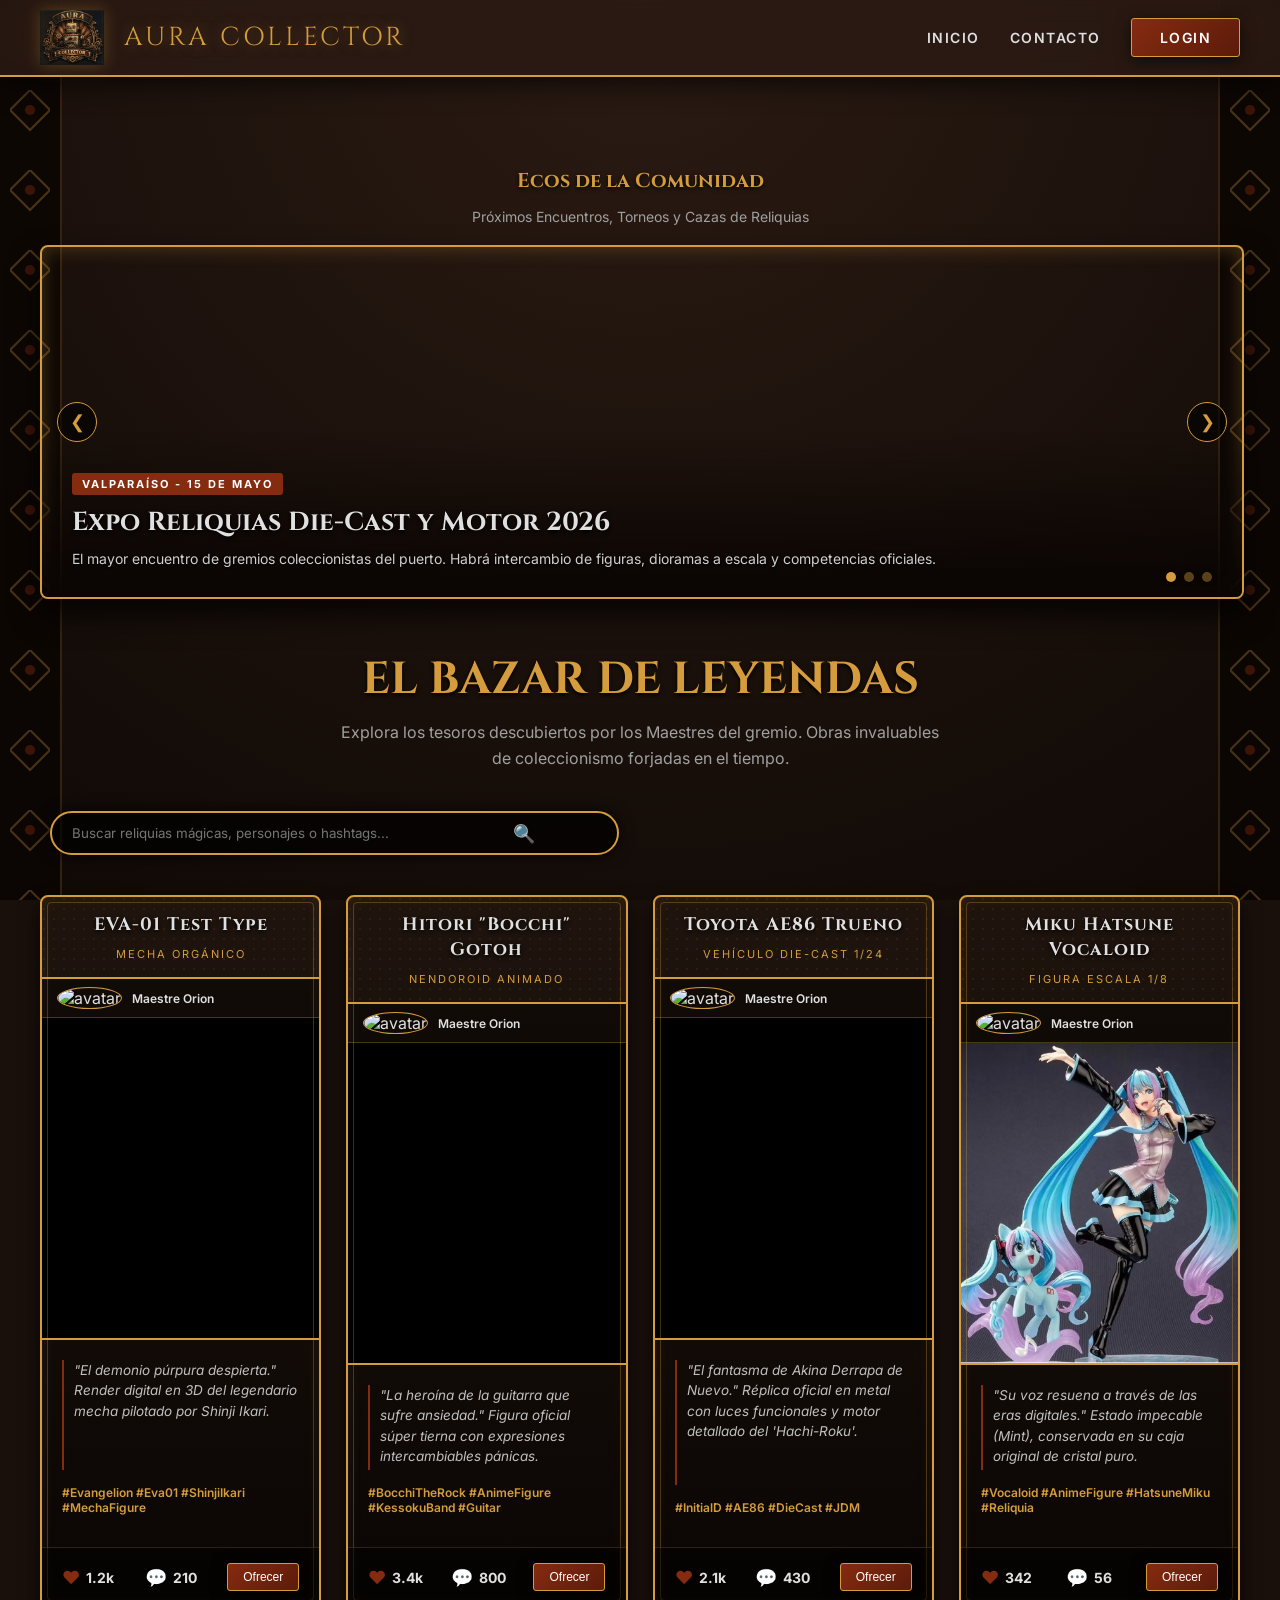
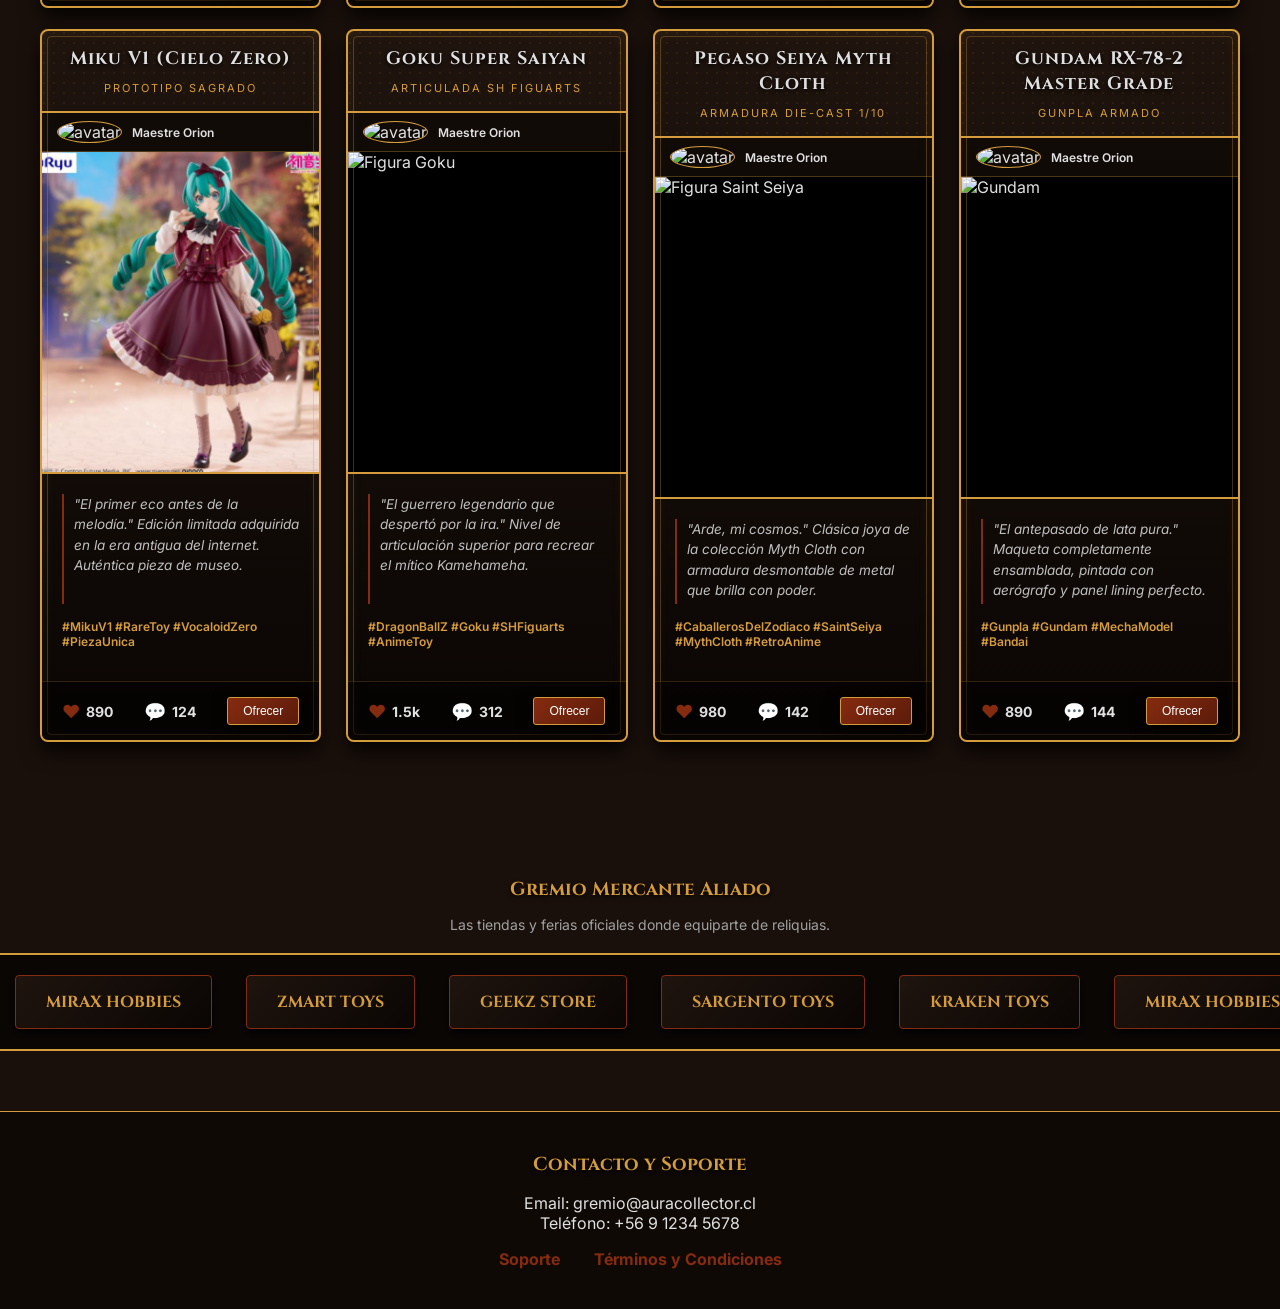
==== commit d22b1dbb: "logo cambio" ====
--- a/index.html
+++ b/index.html
@@ -3,13 +3,18 @@
 <head>
     <meta charset="UTF-8">
     <meta name="viewport" content="width=device-width, initial-scale=1.0">
-    <title>Austral Collector - Inicio</title>
+    <title>Aura Collector - Inicio</title>
     <link href="https://fonts.googleapis.com/css2?family=Cinzel:wght@700&family=Inter:wght@400;600&display=swap" rel="stylesheet">
+    
+    <!-- Cropper.js CDN (Para Recortar Fotos Localmente) -->
+    <link rel="stylesheet" href="https://cdnjs.cloudflare.com/ajax/libs/cropperjs/1.5.13/cropper.min.css"/>
+    <script src="https://cdnjs.cloudflare.com/ajax/libs/cropperjs/1.5.13/cropper.min.js"></script>
+
     <style>
         :root { --bg-base: #1a100b; --bg-gradient: radial-gradient(circle at top, #2b1b13 0%, #0f0906 100%); --bronce-gold: #d59c3e; --crimson-rust: #852b10; --text-light: #e0e0e0; }
         body { background: var(--bg-gradient); background-color: var(--bg-base); background-attachment: fixed; color: var(--text-light); font-family: 'Inter', sans-serif; margin: 0; padding: 0; min-height: 100vh; display: flex; flex-direction: column; }
         h1, h2, h3, .brand-font { font-family: 'Cinzel', serif; color: var(--bronce-gold); text-shadow: 0 2px 4px rgba(0,0,0,1); }
-        .navbar { background-color: rgba(43, 27, 19, 0.85); backdrop-filter: blur(12px); -webkit-backdrop-filter: blur(12px); border-bottom: 2px solid var(--bronce-gold); padding: 10px 40px; display: flex; justify-content: space-between; align-items: center; box-shadow: 0 4px 30px rgba(0,0,0,0.8); position: sticky; top: 0; z-index: 100; }
+        .navbar { background-color: rgba(43, 27, 19, 0.85); backdrop-filter: blur(12px); -webkit-backdrop-filter: blur(12px); border-bottom: 2px solid var(--bronce-gold); padding: 10px 40px; display: flex; justify-content: space-between; align-items: center; box-shadow: 0 4px 30px rgba(0,0,0,0.8); position: sticky; top: 0; width: 100%; box-sizing: border-box; z-index: 1000; }
         .navbar-brand { display: flex; align-items: center; gap: 20px; text-decoration: none; }
         .navbar-brand img { height: 55px; filter: drop-shadow(0 0 8px rgba(213, 156, 62, 0.3)); transition: transform 0.3s ease; }
         .navbar-brand:hover img { transform: scale(1.05); }
@@ -89,8 +94,8 @@
 <body>
     <nav class="navbar">
         <a href="index.html" class="navbar-brand">
-            <img src="src/assets/img/logo.png" alt="Logo Austral">
-            <span class="brand-font">AUSTRAL COLLECTOR</span>
+            <img src="src/assets/img/logo.png" alt="Logo Aura">
+            <span class="brand-font">AURA COLLECTOR</span>
         </a>
         <div class="nav-links">
             <a href="index.html">Inicio</a>
@@ -394,7 +399,7 @@
     <!-- Footer de Contacto -->
     <footer id="contacto" class="footer-area">
         <h3 class="brand-font">Contacto y Soporte</h3>
-        <p>Email: gremio@australcollector.cl <br> Teléfono: +56 9 1234 5678</p>
+        <p>Email: gremio@auracollector.cl <br> Teléfono: +56 9 1234 5678</p>
         <div class="footer-links">
             <a href="#soporte" onclick="alert('Soporte en construcción')">Soporte</a>
             <a href="#terminos">Términos y Condiciones</a>
@@ -404,6 +409,71 @@
     <!-- Script General de Navegación UI -->
     <script>
         document.addEventListener('DOMContentLoaded', () => {
+            // Cargar publicaciones de LocalStorage
+            const loadSavedPosts = () => {
+                const grid = document.querySelector('.cards-grid');
+                if(!grid) return;
+                const savedStr = localStorage.getItem('aura_posts');
+                if(savedStr) {
+                    const savedPosts = JSON.parse(savedStr);
+                    savedPosts.forEach(post => {
+                        const mediaHTML = post.isVideo ? `<video src="${post.mediaBase64}" loop muted playsinline controls style="width:100%;height:100%;object-fit:cover;"></video>` : `<img src="${post.mediaBase64}" alt="${post.title}" style="width:100%;height:100%;object-fit:cover;">`;
+                        
+                        const actualAuthor = (post.authorName && post.authorName !== "undefined") ? post.authorName : "Maestre Errante";
+
+                        const newCard = document.createElement('div');
+                        newCard.className = 'myl-card';
+                        newCard.innerHTML = `
+                            <div class="card-header">
+                                <h2 class="card-title">${post.title}</h2>
+                                <span class="card-category">${post.category}</span>
+                            </div>
+                            <div class="card-author" style="display:flex;align-items:center;gap:10px;padding:8px 15px;background:rgba(0,0,0,0.4);border-bottom:1px solid rgba(213,156,62,0.3);">
+                                <img src="https://ui-avatars.com/api/?name=${encodeURIComponent(actualAuthor)}&background=852b10&color=fff&size=30" style="border-radius:50%; border:1px solid var(--bronce-gold);" alt="avatar">
+                                <span style="color:var(--text-light);font-size:12px;font-weight:600;font-family:'Inter',sans-serif;">${actualAuthor}</span>
+                            </div>
+                            <div class="card-media" style="cursor: zoom-in; width: 100%; height: 320px; border-bottom: 2px solid var(--bronce-gold); background: #000; overflow: hidden; flex-shrink: 0; display:flex; justify-content:center; align-items:center;">
+                                ${mediaHTML}
+                            </div>
+                            <div class="card-body" style="padding: 20px; display: flex; flex-direction: column; flex-grow: 1; text-align: left; position:relative; z-index:20;">
+                                <p class="card-desc" style="font-size: 13.5px; color: #c0c0c0; border-left: 2px solid var(--crimson-rust); padding-left: 10px; flex-grow: 1; font-style: italic; margin-bottom: 15px; line-height:1.5;">"${post.desc}"</p>
+                                <p class="card-hashtags" style="font-size: 12px; color: var(--bronce-gold); font-weight: 600; margin-top: auto;">${post.tagsHtml}</p>
+                            </div>
+                            <div class="card-footer" style="padding: 15px 20px; border-top: 1px solid rgba(213,156,62,0.2); background: rgba(0,0,0,0.5); display: flex; justify-content: space-between; align-items:center;">
+                                <div class="interactive" onclick="alert('¡Has dado Me Gusta!')" style="font-weight:bold; color:var(--text-light); font-size:14px; display:flex; gap:6px; align-items:center; cursor:pointer;"><span class="icon" style="color:var(--crimson-rust); font-size:18px;">♥</span> 0</div>
+                                <div class="interactive" onclick="alert('Abriendo comentarios...')" style="font-weight:bold; color:var(--text-light); font-size:14px; display:flex; gap:6px; align-items:center; cursor:pointer;"><span class="icon" style="color:var(--crimson-rust); font-size:18px;">💬</span> 0</div>
+                                <button class="nav-btn-primary" style="padding: 6px 15px; font-size: 12px; cursor: pointer;">Ofrecer</button>
+                            </div>
+                        `;
+
+                        // Reasignar Lightbox
+                        const mediaBox = newCard.querySelector('.card-media');
+                        mediaBox.addEventListener('click', () => {
+                            document.getElementById('modal-title').innerText = post.title;
+                            document.getElementById('modal-desc').innerText = post.desc;
+                            document.getElementById('modal-hashtags').innerHTML = post.tagsHtml;
+                            document.getElementById('modal-likes').innerText = '0';
+                            document.getElementById('modal-comments-count').innerText = '0';
+                            
+                            const mediaContainer = document.getElementById('modal-media-container');
+                            const clone = mediaBox.children[0].cloneNode(true);
+                            if(clone.tagName === 'VIDEO') clone.controls = true;
+                            clone.style.objectFit = 'contain';
+                            clone.style.width = '100%';
+                            clone.style.height = '100%';
+                            mediaContainer.innerHTML = '';
+                            mediaContainer.appendChild(clone);
+                            
+                            document.body.style.overflow = 'hidden';
+                            document.getElementById('post-modal').style.display = 'flex';
+                        });
+
+                        grid.insertBefore(newCard, grid.firstChild);
+                    });
+                }
+            };
+            loadSavedPosts();
+
             const loggedUserStr = sessionStorage.getItem('loggedUser');
             if (loggedUserStr) {
                 const navLinks = document.querySelector('.nav-links');
@@ -598,47 +668,123 @@
                     document.body.style.overflow = 'hidden';
                 });
                 
-                // Cerrar modal
-                closeAddModal.addEventListener('click', () => {
+                let cropper = null;
+
+                // Reset preview on close
+                const closeAndReset = () => {
                     addPostModal.style.display = 'none';
                     document.body.style.overflow = 'auto';
-                });
+                    addPostForm.reset();
+                    document.getElementById('media-preview-container').style.display = 'none';
+                    if (cropper) {
+                        cropper.destroy();
+                        cropper = null;
+                    }
+                };
+
+                closeAddModal.addEventListener('click', closeAndReset);
 
                 // Cierre modal por contorno click exterior
                 addPostModal.addEventListener('click', (e) => {
-                    if (e.target === addPostModal) {
-                        addPostModal.style.display = 'none';
-                        document.body.style.overflow = 'auto';
+                    if (e.target === addPostModal) closeAndReset();
+                });
+
+                // Previsualización en vivo y Recorte (Miniatura)
+                const mediaInput = document.getElementById('post-media');
+                const prevContainer = document.getElementById('media-preview-container');
+                const prevImg = document.getElementById('media-preview-img');
+                const prevVideo = document.getElementById('media-preview-video');
+                
+                mediaInput.addEventListener('change', function(e) {
+                    const file = e.target.files[0];
+                    if(!file) {
+                        prevContainer.style.display = 'none';
+                        if(cropper) { cropper.destroy(); cropper = null; }
+                        return;
                     }
+                    
+                    if(cropper) { cropper.destroy(); cropper = null; }
+
+                    const pR = new FileReader();
+                    pR.onload = function(event) {
+                        prevContainer.style.display = 'block';
+                        if(file.type.startsWith('video/')){
+                            prevImg.style.display = 'none';
+                            prevVideo.style.display = 'block';
+                            prevVideo.src = event.target.result;
+                        } else {
+                            prevVideo.style.display = 'none';
+                            prevImg.style.display = 'block';
+                            prevImg.src = event.target.result;
+                            
+                            // Initialize Cropper in next tick
+                            setTimeout(() => {
+                                cropper = new Cropper(prevImg, {
+                                    viewMode: 1, // Previene moverse fuera del recorte
+                                    dragMode: 'move', 
+                                    autoCropArea: 0.9,
+                                    restore: false,
+                                    guides: true,
+                                    center: true,
+                                    highlight: false,
+                                    cropBoxMovable: true,
+                                    cropBoxResizable: true,
+                                    toggleDragModeOnDblclick: false,
+                                });
+                            }, 50);
+                        }
+                    };
+                    pR.readAsDataURL(file);
                 });
 
-                // Añadir Tarjeta (Con Archivo Local)
+                // Añadir Tarjeta (Con Archivo Local Cortado)
                 addPostForm.addEventListener('submit', (e) => {
                     e.preventDefault();
                     
                     const title = document.getElementById('post-title').value;
                     const cat = document.getElementById('post-category').value;
-                    const mediaInput = document.getElementById('post-media');
                     const desc = document.getElementById('post-desc').value;
                     const tagsStr = document.getElementById('post-tags').value;
-                    
                     const file = mediaInput.files[0];
-                    if(!file) {
-                        alert("Has olvidado invocar el Orbe Visual (Selecciona una imagen o video).");
-                        return;
-                    }
+                    if(!file) return;
 
                     const formattedTags = tagsStr.split(' ').map(t => `<span style="margin-right:4px;">${t.startsWith('#') ? t : '#'+t}</span>`).join('');
                     const userSessionStr = sessionStorage.getItem('loggedUser');
-                    const userName = userSessionStr ? JSON.parse(userSessionStr).nombre : "Maestre Errante";
+                    let userName = "Maestre Errante";
+                    if(userSessionStr) {
+                        const u = JSON.parse(userSessionStr);
+                        userName = u.name || u.username || "Maestre Errante";
+                    }
                     
-                    // Leer el archivo local
-                    const reader = new FileReader();
-                    reader.onload = function(event) {
-                        const base64Media = event.target.result;
-                        const isVideo = file.type.startsWith('video/');
-                        const mediaHTML = isVideo ? `<video src="${base64Media}" autoplay loop muted playsinline style="width:100%;height:100%;object-fit:cover;"></video>` : `<img src="${base64Media}" alt="${title}" style="width:100%;height:100%;object-fit:cover;">`;
-
+                    const isVideo = file.type.startsWith('video/');
+
+                    const injectCard = (base64MediaSrc) => {
+                        const mediaHTML = isVideo ? `<video src="${base64MediaSrc}" autoplay loop muted playsinline style="width:100%;height:100%;object-fit:cover;"></video>` : `<img src="${base64MediaSrc}" alt="${title}" style="width:100%;height:100%;object-fit:cover;">`;
+
+                        // 1) Guardar en Persistencia
+                        const postObj = {
+                            title: title,
+                            category: cat,
+                            desc: desc,
+                            tagsHtml: formattedTags,
+                            authorName: userName,
+                            mediaBase64: base64MediaSrc,
+                            isVideo: isVideo
+                        };
+
+                        let savedPosts = [];
+                        const savedStr = localStorage.getItem('aura_posts');
+                        if (savedStr) savedPosts = JSON.parse(savedStr);
+                        savedPosts.push(postObj);
+
+                        try {
+                            localStorage.setItem('aura_posts', JSON.stringify(savedPosts));
+                        } catch (err) {
+                            console.error(err);
+                            alert("Grimorio Lleno: El cristal de memoria local superó su cuota (aprox 5MB). La publicación aparecerá, pero no se guardará tras recargar la página.");
+                        }
+
+                        // 2) Armar Tarjeta para el DOM
                         const newCard = document.createElement('div');
                         newCard.className = 'myl-card';
                         newCard.innerHTML = `
@@ -664,7 +810,7 @@
                             </div>
                         `;
 
-                        // Asignar el comportamiento del Lightbox a la tarjeta recién creada
+                        // Asignar el Lightbox
                         const mediaBox = newCard.querySelector('.card-media');
                         mediaBox.addEventListener('click', () => {
                             document.getElementById('modal-title').innerText = title;
@@ -686,15 +832,26 @@
                             document.getElementById('post-modal').style.display = 'flex';
                         });
 
-                        // Inyectarla de primera en el grid visual
                         grid.insertBefore(newCard, grid.firstChild);
-                        
-                        // Cerrar y limpiar
-                        addPostModal.style.display = 'none';
-                        document.body.style.overflow = 'auto';
-                        addPostForm.reset();
+                        closeAndReset();
                     };
-                    reader.readAsDataURL(file);
+
+                    if (!isVideo && cropper) {
+                        const croppedCanvas = cropper.getCroppedCanvas();
+                        if (croppedCanvas) {
+                            const finalBase64 = croppedCanvas.toDataURL('image/jpeg', 0.9);
+                            injectCard(finalBase64);
+                        } else {
+                            // Fallback
+                            injectCard(prevImg.src);
+                        }
+                    } else {
+                        const fallReader = new FileReader();
+                        fallReader.onload = function(evt){
+                            injectCard(evt.target.result);
+                        };
+                        fallReader.readAsDataURL(file);
+                    }
                 });
             }
 
@@ -749,7 +906,7 @@
 
     <!-- Modal para Añadir Publicación Falsa (Prototipo) -->
     <div id="add-post-modal" class="modal-overlay" style="display: none; z-index: 2000;">
-        <div class="modal-content" style="max-width: 600px; height: auto; padding: 30px; overflow-y: visible; background: linear-gradient(180deg, #1f140e 0%, #0a0604 100%);">
+        <div class="modal-content" style="display: block !important; max-width: 600px; height: auto; padding: 30px; overflow-y: auto; background: linear-gradient(180deg, #1f140e 0%, #0a0604 100%);">
             <button class="modal-close" id="close-add-modal">&times;</button>
             <h2 style="color: var(--bronce-gold); font-family: 'Cinzel', serif; margin-top: 0; text-align: center; border-bottom: 2px solid rgba(213,156,62,0.3); padding-bottom: 15px;">Forjar Nueva Reliquia</h2>
             <p style="text-align:center; color:#c0c0c0; font-size:14px; margin-bottom: 20px;">Como miembro oficial, tu palabra queda sellada en el Gremio.</p>
@@ -769,6 +926,12 @@
                     <label style="color:var(--text-light); font-size:13px; font-weight:bold;">Orbe Visual (Sube una Foto o Video desde tu compu/teléfono)</label>
                     <input type="file" id="post-media" accept="image/*,video/*" required style="padding: 12px; background: rgba(0,0,0,0.8); border: 1px solid rgba(213,156,62,0.5); color: #fff; border-radius: 4px; font-family:'Inter'; outline:none; cursor:pointer;">
                 </div>
+
+                <!-- Contenedor de Previsualización Dinámica -->
+                <div id="media-preview-container" style="display:none; width:100%; height:200px; background:#000; border:1px solid var(--bronce-gold); border-radius:4px; overflow:hidden; justify-content:center; align-items:center; margin-bottom: 10px;">
+                    <img id="media-preview-img" style="display:none; width:100%; height:100%; object-fit:contain;" alt="Preview">
+                    <video id="media-preview-video" style="display:none; width:100%; height:100%; object-fit:contain;" controls></video>
+                </div>
                 
                 <div style="display:flex; flex-direction:column; gap:5px;">
                     <label style="color:var(--text-light); font-size:13px; font-weight:bold;">Inscripción del Legendario (Descripción)</label>
